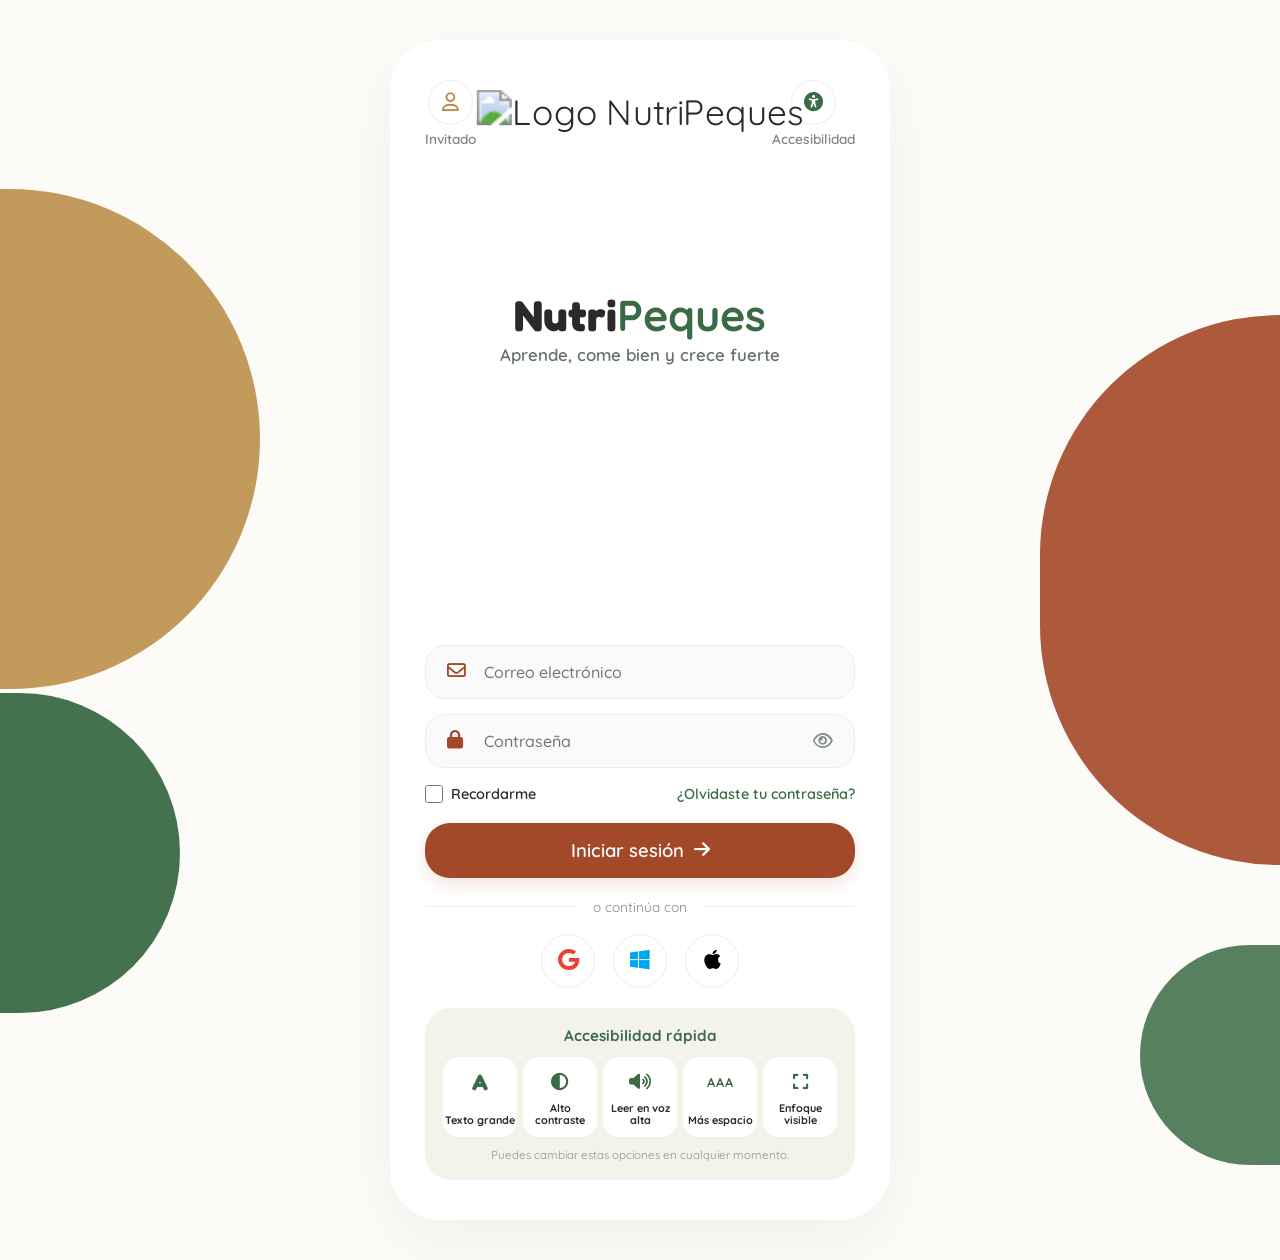
==== index.html @ 605fb855 "Add files via upload Aca estan los archivos de las primeras paginas para los NIÑOS" ====
<!DOCTYPE html>
<html lang="es">
<head>
    <meta charset="UTF-8">
    <meta name="viewport" content="width=device-width, initial-scale=1.0">
    <title>NutriPeques - Iniciar Sesión</title>
    <link rel="stylesheet" href="style.css">
    <link rel="stylesheet" href="https://cdnjs.cloudflare.com/ajax/libs/font-awesome/6.4.0/css/all.min.css">
</head>
<body>

    <div class="bg-decorations-container">
        <div class="decor-shape left-orange-blob"></div>
        <div class="decor-shape left-green-leaves"></div>
        <div class="decor-shape right-brown-blob"></div>
        <div class="decor-shape right-green-leaves"></div>
    </div>

    <div class="app-wrapper">
        <div class="login-container">
            
            <div class="top-bar">
                <div class="top-option">
                    <div class="icon-circle"><i class="fa-regular fa-user"></i></div>
                    <span>Invitado</span>
                </div>
                <div class="top-option">
                    <div class="icon-circle"><i class="fa-solid fa-universal-access"></i></div>
                    <span>Accesibilidad</span>
                </div>
            </div>

            <div class="brand-section">
                <div class="logo-container">
                    <img src="img/logo.png" alt="Logo NutriPeques" class="brand-logo">
                </div>
                <h1 class="brand-title">Nutri<span>Peques</span></h1>
                <p class="brand-tagline">Aprende, come bien y crece fuerte</p>
            </div>

            <div class="illustration-container">
                <img src="img/niños.png" alt="Niños NutriPeques" class="main-illustration">
            </div>

            <form id="loginForm" class="login-form">
                
                <div class="input-group">
                    <i class="fa-regular fa-envelope input-icon"></i>
                    <input type="email" id="email" placeholder="Correo electrónico" required>
                </div>

                <div class="input-group">
                    <i class="fa-solid fa-lock input-icon"></i>
                    <input type="password" id="password" placeholder="Contraseña" required>
                    <i class="fa-regular fa-eye toggle-password" id="togglePassword"></i>
                </div>

                <div class="form-options">
                    <label class="remember-me">
                        <input type="checkbox" id="remember">
                        <span class="checkmark"></span>
                        Recordarme
                    </label>
                    <a href="#" class="forgot-password">¿Olvidaste tu contraseña?</a>
                </div>

                <button type="submit" class="btn-submit">
                    Iniciar sesión <i class="fa-solid fa-arrow-right"></i>
                </button>
            </form>

            <div class="divider">
                <span>o continúa con</span>
            </div>

            <div class="social-login">
                <button type="button" class="social-btn google"><i class="fa-brands fa-google"></i></button>
                <button type="button" class="social-btn microsoft"><i class="fa-brands fa-windows"></i></button>
                <button type="button" class="social-btn apple"><i class="fa-brands fa-apple"></i></button>
            </div>

            <div class="accessibility-panel">
                <h3>Accesibilidad rápida</h3>
                <div class="accessibility-grid">
                    
                    <div class="access-item" id="textAccessItem" onclick="toggleZoomButtons(event)">
                        <div class="access-icon text-icon">A</div>
                        <div class="zoom-buttons" id="zoomContainer">
                            <button type="button" onclick="changeFontSize(1, event)" title="Aumentar letra">+</button>
                            <button type="button" onclick="changeFontSize(-1, event)" title="Disminuir letra">-</button>
                        </div>
                        <span>Texto grande</span>
                    </div>

                    <button type="button" class="access-item" onclick="toggleContrast()">
                        <div class="access-icon"><i class="fa-solid fa-circle-half-stroke"></i></div>
                        <span>Alto contraste</span>
                    </button>

                    <button type="button" class="access-item" onclick="speakText()">
                        <div class="access-icon"><i class="fa-solid fa-volume-high"></i></div>
                        <span>Leer en voz alta</span>
                    </button>

                    <button type="button" class="access-item" onclick="toggleLetterSpacing()">
                        <div class="access-icon letter-space">AAA</div>
                        <span>Más espacio</span>
                    </button>

                    <button type="button" class="access-item" onclick="toggleFocusVisible()">
                        <div class="access-icon"><i class="fa-solid fa-expand"></i></div>
                        <span>Enfoque visible</span>
                    </button>

                </div>
                <p class="panel-footer">Puedes cambiar estas opciones en cualquier momento.</p>
            </div>

        </div>
    </div>

    <script src="script.js"></script>
</body>
</html>
---- style.css ----
/* Importación de fuentes amigables */
@import url('https://fonts.googleapis.com/css2?family=Fredoka:wght@500;600;700&family=Quicksand:wght@500;600;700&display=swap');

:root {
    --bg-main: #fdfbf7;       /* Blanco/Crema exacto del prototipo */
    --text-dark: #2c2a29;     /* Gris muy oscuro/negro de tu paleta */
    --orange-primary: #a34828; /* Marrón/Anaranjado rojizo de los botones */
    --yellow-brand: #b88a41;   /* Ocre/Mostaza de tu paleta */
    --green-brand: #3a6b45;    /* Verde orgánico de las hojas */
    --card-bg: #ffffff;
    --border-color: #ededed;
    --panel-bg: #f4f3ea;
}

* {
    box-sizing: border-box;
    margin: 0;
    padding: 0;
    font-family: 'Quicksand', sans-serif;
}

body {
    background-color: var(--bg-main); 
    min-height: 100vh;
    display: flex;
    justify-content: center;
    align-items: center;
    overflow-x: hidden;
    position: relative;
    color: var(--text-dark);
}

/* ==========================================================================
   DISEÑO DEL ENTORNO DE FONDO (PC) - FORMAS DE TU PALETA
   ========================================================================== */
.bg-decorations-container {
    position: absolute;
    width: 100%;
    height: 100%;
    top: 0;
    left: 0;
    pointer-events: none;
    z-index: 1;
}

.decor-shape.left-orange-blob {
    position: absolute;
    width: 260px;
    height: 500px;
    background-color: var(--yellow-brand);
    border-radius: 0 250px 250px 0;
    left: 0;
    top: 15%;
    opacity: 0.85;
}

.decor-shape.left-green-leaves {
    position: absolute;
    width: 180px;
    height: 320px;
    background-color: var(--green-brand);
    border-radius: 0 160px 160px 0;
    left: 0;
    top: 55%;
    opacity: 0.95;
}

.decor-shape.right-brown-blob {
    position: absolute;
    width: 240px;
    height: 550px;
    background-color: var(--orange-primary);
    border-radius: 270px 0 0 270px;
    right: 0;
    top: 25%;
    opacity: 0.9;
}

.decor-shape.right-green-leaves {
    position: absolute;
    width: 140px;
    height: 220px;
    background-color: var(--green-brand);
    border-radius: 110px 0 0 110px;
    right: 0;
    top: 75%;
    opacity: 0.85;
}

/* ==========================================================================
   ESTRUCTURA DE LA TARJETA CENTRAL
   ========================================================================== */
.app-wrapper {
    width: 100%;
    display: flex;
    justify-content: center;
    align-items: center;
    padding: 40px 20px;
    z-index: 2;
}

.login-container {
    background-color: var(--card-bg);
    width: 100%;
    max-width: 500px;
    border-radius: 50px;
    padding: 40px 35px;
    box-shadow: 0 20px 60px rgba(44, 42, 41, 0.05);
    display: flex;
    flex-direction: column;
}

/* Barra superior */
.top-bar {
    display: flex;
    justify-content: space-between;
    margin-bottom: 15px;
}

.top-option {
    display: flex;
    flex-direction: column;
    align-items: center;
    cursor: pointer;
    color: #8a817c;
    font-size: 0.85rem;
    font-weight: 600;
}

.icon-circle {
    width: 45px;
    height: 45px;
    border: 1.5px solid var(--border-color);
    border-radius: 50%;
    display: flex;
    justify-content: center;
    align-items: center;
    font-size: 1.2rem;
    margin-bottom: 5px;
    color: var(--green-brand);
}

.top-option:first-child .icon-circle {
    color: var(--yellow-brand);
}

/* Sección del Logotipo (CORREGIDO: Sin círculo de fondo y más grande) */
.brand-section {
    text-align: center;
    margin-bottom: 5px;
}

.logo-container {
    display: inline-flex;
    justify-content: center;
    align-items: center;
    width: 100%;          /* Ocupa el ancho completo para centrar al conejito libre */
    height: 120px;         /* Altura adecuada para el logo */
    margin-bottom: 10px;
}

.brand-logo {
    height: 100%;          /* Forzamos a que use el alto máximo del contenedor */
    width: auto;           /* Mantiene la proporción perfecta del conejito */
    object-fit: contain;
    transform: scale(2.2); /* Ampliado estratégicamente para eliminar los márgenes transparentes del archivo */
}

.brand-title {
    font-family: 'Fredoka', sans-serif;
    font-size: 2.7rem;
    color: var(--text-dark);
    font-weight: 700;
    line-height: 1.1;
}

.brand-title span {
    color: var(--green-brand);
}

.brand-tagline {
    color: #617168;
    font-size: 1.05rem;
    font-weight: 600;
    margin-top: 4px;
}

/* ==========================================================================
   ILUSTRACIÓN DE LOS NIÑOS
   ========================================================================== */
.illustration-container {
    width: 100%;
    height: 280px;         
    display: flex;
    justify-content: center;
    align-items: center;
    overflow: hidden;      
    margin: -10px 0 5px 0; 
}

.main-illustration {
    width: 120%;           
    height: 100%;
    object-fit: contain;
    transform: scale(2.4); 
}

/* Campos de entrada del Formulario */
.login-form {
    display: flex;
    flex-direction: column;
    gap: 15px;
}

.input-group {
    position: relative;
    display: flex;
    align-items: center;
}

.input-icon {
    position: absolute;
    left: 22px;
    color: var(--orange-primary);
    font-size: 1.15rem;
}

.input-group input {
    width: 100%;
    padding: 16px 20px 16px 58px;
    border: 1.5px solid var(--border-color);
    border-radius: 20px;
    font-size: 1rem;
    outline: none;
    background-color: #fafafa;
    color: var(--text-dark);
    font-weight: 500;
}

.input-group input:focus {
    border-color: var(--orange-primary);
    background-color: #fff;
}

.toggle-password {
    position: absolute;
    right: 22px;
    cursor: pointer;
    color: #7f8c8d;
    font-size: 1.1rem;
}

/* Formulario opciones */
.form-options {
    display: flex;
    justify-content: space-between;
    align-items: center;
    font-size: 0.9rem;
    font-weight: 600;
    margin-top: 2px;
}

.remember-me {
    display: flex;
    align-items: center;
    cursor: pointer;
}

.remember-me input {
    margin-right: 8px;
    accent-color: var(--green-brand);
    width: 18px;
    height: 18px;
}

.forgot-password {
    color: var(--green-brand);
    text-decoration: none;
}

/* Botón Iniciar Sesión */
.btn-submit {
    background-color: var(--orange-primary);
    color: white;
    border: none;
    padding: 16px;
    border-radius: 25px;
    font-size: 1.15rem;
    font-weight: 600;
    cursor: pointer;
    display: flex;
    justify-content: center;
    align-items: center;
    gap: 10px;
    width: 100%;
    margin-top: 5px;
    box-shadow: 0 6px 15px rgba(163, 72, 40, 0.15);
}

/* Separadores de Redes */
.divider {
    text-align: center;
    margin: 18px 0;
    position: relative;
}

.divider::before {
    content: "";
    position: absolute;
    left: 0;
    top: 50%;
    width: 100%;
    height: 1px;
    background-color: var(--border-color);
}

.divider span {
    background-color: var(--card-bg);
    padding: 0 15px;
    color: #7f8c8d;
    font-size: 0.85rem;
    position: relative;
}

/* Botones de Redes Sociales */
.social-login {
    display: flex;
    justify-content: center;
    gap: 18px;
    margin-bottom: 20px;
}

.social-btn {
    width: 54px;
    height: 54px;
    border-radius: 50%;
    border: 1.5px solid var(--border-color);
    background-color: white;
    display: flex;
    justify-content: center;
    align-items: center;
    font-size: 1.4rem;
    cursor: pointer;
}

.social-btn.google { color: #ea4335; }
.social-btn.microsoft { color: #00a4ef; }
.social-btn.apple { color: #000000; }

/* Panel de Accesibilidad */
.accessibility-panel {
    background-color: var(--panel-bg);
    border-radius: 26px;
    padding: 18px;
    text-align: center;
}

.accessibility-panel h3 {
    font-size: 0.95rem;
    color: var(--green-brand);
    margin-bottom: 12px;
    font-weight: 700;
}

.accessibility-grid {
    display: grid;
    grid-template-columns: repeat(5, 1fr);
    gap: 6px;
    margin-bottom: 10px;
}

.access-item {
    background: white;
    border: none;
    border-radius: 16px;
    padding: 10px 2px;
    display: flex;
    flex-direction: column;
    align-items: center;
    justify-content: space-between;
    cursor: pointer;
    min-height: 80px;
}

.access-icon {
    width: 30px;
    height: 30px;
    display: flex;
    justify-content: center;
    align-items: center;
    color: var(--green-brand);
    font-size: 1.1rem;
    font-weight: 700;
}

.text-icon { font-size: 1.4rem; font-family: 'Fredoka', sans-serif; }
.letter-space { font-size: 0.8rem; letter-spacing: 1px; }

.access-item span {
    font-size: 0.68rem;
    color: var(--text-dark);
    font-weight: 700;
    line-height: 1.1;
}

.zoom-buttons {
    display: none;
    gap: 4px;
}

.zoom-buttons.active {
    display: flex;
}

.zoom-buttons button {
    background-color: var(--green-brand);
    border: none;
    width: 20px;
    height: 20px;
    border-radius: 4px;
    font-size: 0.85rem;
    font-weight: bold;
    color: white;
    cursor: pointer;
}

.panel-footer {
    font-size: 0.72rem;
    color: #8a968a;
    margin-top: 2px;
}

/* ==========================================================================
   📱 ADAPTACIÓN SMARTPHONE (Celular)
   ========================================================================== */
@media (max-width: 520px) {
    .app-wrapper {
        padding: 0;
    }
    .login-container {
        border-radius: 0px;
        min-height: 100vh;
        box-shadow: none;
        padding: 30px 20px;
    }
    .bg-decorations-container {
        display: none;
    }
    .logo-container {
        height: 100px;         /* Proporción reducida para pantallas móviles */
    }
    .brand-logo {
        transform: scale(1.8); /* Ajuste de escala para celular */
    }
    .illustration-container {
        height: 230px;     
    }
    .main-illustration {
        transform: scale(2.1); 
    }
}

/* Modos de Accesibilidad */
.high-contrast-mode { background-color: #000000 !important; }
.high-contrast-mode .bg-decorations-container { display: none; }
.high-contrast-mode .login-container { background-color: #121212 !important; border: 2px solid #ffffff; }
.high-contrast-mode .brand-title, .high-contrast-mode .brand-tagline, .high-contrast-mode .top-option, .high-contrast-mode .form-options, .high-contrast-mode .remember-me, .high-contrast-mode .forgot-password, .high-contrast-mode .divider span, .high-contrast-mode .accessibility-panel h3, .high-contrast-mode .panel-footer, .high-contrast-mode .access-item span { color: #ffffff !important; }
.extra-spacing-mode * { letter-spacing: 2px !important; line-height: 1.7 !important; }
.focus-visible-mode input:focus, .focus-visible-mode button:focus, .focus-visible-mode .access-item:focus { outline: 4px solid var(--yellow-brand) !important; outline-offset: 2px; }
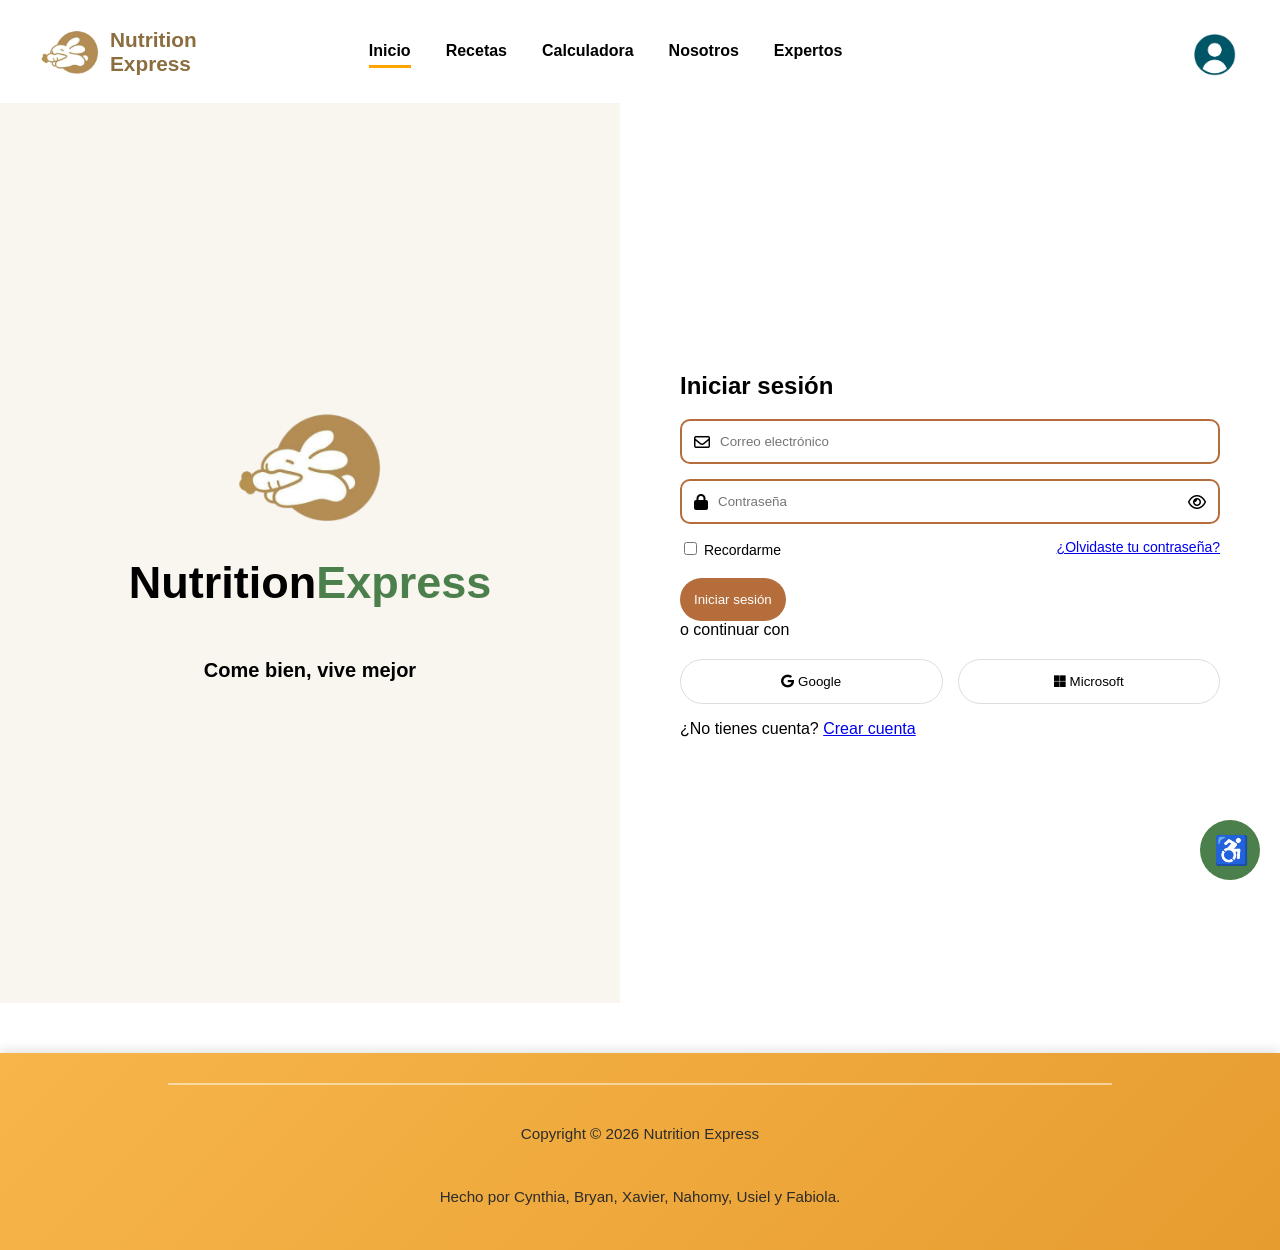
==== commit 46aca3eb: "pagina de inicio" ====
--- a/index.html
+++ b/index.html
@@ -1,124 +1,182 @@
 <!DOCTYPE html>
 <html lang="es">
-<head>
-    <meta charset="UTF-8">
-    <meta name="viewport" content="width=device-width, initial-scale=1.0">
-    <title>NutriPeques - Iniciar Sesión</title>
-    <link rel="stylesheet" href="style.css">
-    <link rel="stylesheet" href="https://cdnjs.cloudflare.com/ajax/libs/font-awesome/6.4.0/css/all.min.css">
+<meta charset="UTF-8">
+<meta name="viewport" content="width=device-width, initial-scale=1.0">
+<title>NutritionExpress</title>
+
+<link rel="stylesheet" href="css/style.css">
+<link rel="stylesheet"
+href="https://cdnjs.cloudflare.com/ajax/libs/font-awesome/6.5.1/css/all.min.css">
+<link href="https://fonts.cdnfonts.com/css/opendyslexic" rel="stylesheet">
 </head>
 <body>
 
-    <div class="bg-decorations-container">
-        <div class="decor-shape left-orange-blob"></div>
-        <div class="decor-shape left-green-leaves"></div>
-        <div class="decor-shape right-brown-blob"></div>
-        <div class="decor-shape right-green-leaves"></div>
+      <header>
+        <div class="logo">
+            <img src="img/logo.png" class="imglogo">
+             <span>Nutrition<br>Express</span>
+        </div>
+
+        <nav>
+            <a href="#" class="active">Inicio</a>
+            <a href="#">Recetas</a>
+            <a href="#">Calculadora</a>
+            <a href="#">Nosotros</a>
+            <a href="#">Expertos</a>
+        </nav>
+
+        <div class="user">
+            
+        </div>
+
+        <div class="user">
+            <img src="img/perfil.png">
+        </div>
+    </header>
+
+<div class="auth-container">
+
+    <div class="auth-left">
+
+        <img src="img/logo.png" class="logo">
+
+        <h1>Nutrition<span>Express</span></h1>
+
+        <p class="decoration">
+          <strong>Come bien, vive mejor</strong>  
+        </p>
+
+
     </div>
 
-    <div class="app-wrapper">
-        <div class="login-container">
-            
-            <div class="top-bar">
-                <div class="top-option">
-                    <div class="icon-circle"><i class="fa-regular fa-user"></i></div>
-                    <span>Invitado</span>
-                </div>
-                <div class="top-option">
-                    <div class="icon-circle"><i class="fa-solid fa-universal-access"></i></div>
-                    <span>Accesibilidad</span>
-                </div>
+    <div class="auth-right">
+
+        <h2>Iniciar sesión</h2>
+
+        <form id="loginForm">
+
+            <div class="input-box">
+                <i class="fa-regular fa-envelope"></i>
+
+                <input
+                type="email"
+                id="email"
+                placeholder="Correo electrónico"
+                required>
             </div>
 
-            <div class="brand-section">
-                <div class="logo-container">
-                    <img src="img/logo.png" alt="Logo NutriPeques" class="brand-logo">
-                </div>
-                <h1 class="brand-title">Nutri<span>Peques</span></h1>
-                <p class="brand-tagline">Aprende, come bien y crece fuerte</p>
+            <div class="input-box">
+
+                <i class="fa-solid fa-lock"></i>
+
+                <input
+                type="password"
+                id="password"
+                placeholder="Contraseña"
+                required>
+
+                <i
+                class="fa-regular fa-eye"
+                id="togglePassword">
+                </i>
+
             </div>
 
-            <div class="illustration-container">
-                <img src="img/niños.png" alt="Niños NutriPeques" class="main-illustration">
+            <div class="options">
+
+                <label>
+                    <input type="checkbox">
+                    Recordarme
+                </label>
+
+                <a href="forgot-password.html">
+                    ¿Olvidaste tu contraseña?
+                </a>
+
             </div>
 
-            <form id="loginForm" class="login-form">
-                
-                <div class="input-group">
-                    <i class="fa-regular fa-envelope input-icon"></i>
-                    <input type="email" id="email" placeholder="Correo electrónico" required>
-                </div>
+            <button type="submit">
+                Iniciar sesión
+            </button>
 
-                <div class="input-group">
-                    <i class="fa-solid fa-lock input-icon"></i>
-                    <input type="password" id="password" placeholder="Contraseña" required>
-                    <i class="fa-regular fa-eye toggle-password" id="togglePassword"></i>
-                </div>
+        </form>
 
-                <div class="form-options">
-                    <label class="remember-me">
-                        <input type="checkbox" id="remember">
-                        <span class="checkmark"></span>
-                        Recordarme
-                    </label>
-                    <a href="#" class="forgot-password">¿Olvidaste tu contraseña?</a>
-                </div>
+        <div class="separator">
+            <span>o continuar con</span>
+        </div>
 
-                <button type="submit" class="btn-submit">
-                    Iniciar sesión <i class="fa-solid fa-arrow-right"></i>
-                </button>
-            </form>
+        <div class="social-buttons">
 
-            <div class="divider">
-                <span>o continúa con</span>
-            </div>
+            <button class="google">
+                <i class="fa-brands fa-google"></i>
+                Google
+            </button>
 
-            <div class="social-login">
-                <button type="button" class="social-btn google"><i class="fa-brands fa-google"></i></button>
-                <button type="button" class="social-btn microsoft"><i class="fa-brands fa-windows"></i></button>
-                <button type="button" class="social-btn apple"><i class="fa-brands fa-apple"></i></button>
-            </div>
-
-            <div class="accessibility-panel">
-                <h3>Accesibilidad rápida</h3>
-                <div class="accessibility-grid">
-                    
-                    <div class="access-item" id="textAccessItem" onclick="toggleZoomButtons(event)">
-                        <div class="access-icon text-icon">A</div>
-                        <div class="zoom-buttons" id="zoomContainer">
-                            <button type="button" onclick="changeFontSize(1, event)" title="Aumentar letra">+</button>
-                            <button type="button" onclick="changeFontSize(-1, event)" title="Disminuir letra">-</button>
-                        </div>
-                        <span>Texto grande</span>
-                    </div>
-
-                    <button type="button" class="access-item" onclick="toggleContrast()">
-                        <div class="access-icon"><i class="fa-solid fa-circle-half-stroke"></i></div>
-                        <span>Alto contraste</span>
-                    </button>
-
-                    <button type="button" class="access-item" onclick="speakText()">
-                        <div class="access-icon"><i class="fa-solid fa-volume-high"></i></div>
-                        <span>Leer en voz alta</span>
-                    </button>
-
-                    <button type="button" class="access-item" onclick="toggleLetterSpacing()">
-                        <div class="access-icon letter-space">AAA</div>
-                        <span>Más espacio</span>
-                    </button>
-
-                    <button type="button" class="access-item" onclick="toggleFocusVisible()">
-                        <div class="access-icon"><i class="fa-solid fa-expand"></i></div>
-                        <span>Enfoque visible</span>
-                    </button>
-
-                </div>
-                <p class="panel-footer">Puedes cambiar estas opciones en cualquier momento.</p>
-            </div>
+            <button class="microsoft">
+                <i class="fa-brands fa-microsoft"></i>
+                Microsoft
+            </button>
 
         </div>
+
+        <p class="register-link">
+
+            ¿No tienes cuenta?
+
+            <a href="register.html">
+                Crear cuenta
+            </a>
+
+        </p>
+
     </div>
 
-    <script src="script.js"></script>
+</div>
+
+<button id="accessibilityBtn" class="access-btn">
+    ♿
+</button>
+
+<div id="accessibilityPanel" class="access-panel">
+
+    <h3>Accesibilidad</h3>
+
+    <button onclick="toggleLargeText()">
+        🔍 Texto Grande
+    </button>
+
+    <button onclick="toggleDarkMode()">
+        🌙 Modo Oscuro
+    </button>
+
+    <button onclick="toggleContrast()">
+        ⚫ Alto Contraste
+    </button>
+
+    <button onclick="toggleDyslexia()">
+        📖 Modo Dislexia
+    </button>
+
+    <button onclick="readPage()">
+        🔊 Leer Página
+    </button>
+
+    <button onclick="toggleSpacing()">
+        ↔ Más Espaciado
+    </button>
+
+    <button onclick="toggleFocus()">
+        🎯 Enfoque Visible
+    </button>
+
+</div>
+
+   <footer>
+        <p>Copyright © 2026 Nutrition Express</p>
+        <p>Hecho por Cynthia, Bryan, Xavier, Nahomy, Usiel y Fabiola.</p>
+    </footer>
+
+<script src="js/inicio.js"></script>
+
 </body>
 </html>
--- a/css/style.css
+++ b/css/style.css
@@ -0,0 +1,310 @@
+body{
+margin:0;
+font-family:Segoe UI,sans-serif;
+background:#fff;
+}
+
+.auth-container{
+display:flex;
+min-height:100vh;
+}
+
+.auth-left{
+flex:1;
+background:#f9f5ef;
+display:flex;
+flex-direction:column;
+justify-content:center;
+align-items:center;
+padding:40px;
+
+}
+
+.auth-right{
+flex:1;
+display:flex;
+flex-direction:column;
+justify-content:center;
+padding:60px;
+}
+
+.logo{
+width:150px;
+}
+
+
+
+h1{
+    font-size: 45px;
+}
+
+.decoration{
+    font-size: 20px;
+    
+}
+
+h1 span{
+color:#4b7f4b;
+
+}
+
+.input-box{
+display:flex;
+align-items:center;
+border:2px solid #b56d3b;
+border-radius:10px;
+padding:12px;
+margin-bottom:15px;
+}
+
+.input-box input{
+border:none;
+outline:none;
+flex:1;
+padding-left:10px;
+}
+
+.options{
+display:flex;
+justify-content:space-between;
+margin-bottom:20px;
+font-size:14px;
+}
+
+button{
+background:#b56d3b;
+color:white;
+border:none;
+padding:14px;
+border-radius:25px;
+cursor:pointer;
+}
+
+.social-buttons{
+display:flex;
+gap:15px;
+margin-top:20px;
+}
+
+.social-buttons button{
+flex:1;
+background:white;
+color:black;
+border:1px solid #ddd;
+}
+
+.access-btn{
+position:fixed;
+right:20px;
+bottom:20px;
+width:60px;
+height:60px;
+border:none;
+border-radius:50%;
+font-size:28px;
+cursor:pointer;
+background:#4b7f4b;
+color:white;
+z-index:1000;
+}
+
+.access-panel{
+position:fixed;
+right:20px;
+bottom:90px;
+width:250px;
+background:white;
+border-radius:15px;
+padding:15px;
+box-shadow:0 0 20px rgba(0,0,0,.2);
+display:none;
+z-index:999;
+}
+
+.access-panel.active{
+display:flex;
+flex-direction:column;
+gap:10px;
+}
+
+.access-panel button{
+background:#f5f5f5;
+color:#333;
+padding:10px;
+border:none;
+border-radius:8px;
+cursor:pointer;
+}
+
+.large-text{
+font-size:1.2em;
+}
+
+.dark-mode{
+background:#1e1e1e;
+color:white;
+}
+
+.dark-mode .auth-left{
+background:#2d2d2d;
+}
+
+.contrast{
+background:black;
+color:yellow;
+}
+
+.contrast input{
+background:black;
+color:yellow;
+border:2px solid yellow;
+}
+
+.dyslexia{
+font-family:'OpenDyslexic',sans-serif;
+}
+
+.spacing{
+letter-spacing:2px;
+line-height:2;
+}
+
+.focus-mode *:focus{
+outline:4px solid orange !important;
+outline-offset:4px;
+}
+
+@media(max-width:768px){
+
+.auth-container{
+flex-direction:column;
+}
+
+.auth-right{
+padding:30px;
+}
+
+}
+
+.imglogo{
+    width: 40%;
+    height: auto;
+}
+header{
+    background:white;
+    display:flex;
+    justify-content:space-between;
+    align-items:center;
+    padding:15px 40px;
+}
+
+.logo{
+    display:flex;
+    align-items:center;
+    gap:10px;
+    font-size:1.3rem;
+    font-weight:bold;
+    color:#8b6d3f;
+}
+
+nav{
+    display:flex;
+    gap:35px;
+    padding: 10px;
+    margin-top: 7px;
+}
+
+nav a{
+    text-decoration:none;
+    color:black;
+    font-weight:600;
+}
+nav a:hover{
+    color: #f7b64a;
+}
+.user img{
+    width: 50px;
+    height: auto;
+    padding-top: 15px;
+}
+
+.active{
+    border-bottom:3px solid orange;
+    padding-bottom:5px;
+}
+
+.user{
+    font-size:2rem;
+}
+
+/*footer*/
+
+footer{
+    background: linear-gradient(135deg, #f7b64a, #e79c2f);
+    color: #2c2c2c;
+    padding: 30px 50px;
+    margin-top: 50px;
+
+    display: flex;
+    flex-direction: column;
+    align-items: center;
+    gap: 15px;
+
+    box-shadow: 0 -4px 10px rgba(0,0,0,.1);
+}
+
+footer .imglogo{
+    width: 90px;
+    height: auto;
+    transition: .3s;
+}
+
+footer .imglogo:hover{
+    transform: scale(1.08);
+}
+
+footer a{
+    color: #5a2d0c;
+    text-decoration: none;
+    font-weight: bold;
+    margin: 0 12px;
+    transition: .3s;
+}
+
+footer a:hover{
+    color: white;
+}
+
+footer p{
+    font-size: .95rem;
+}
+
+.menu-footer{
+    display: flex;
+    gap: 20px;
+    flex-wrap: wrap;
+    justify-content: center;
+    margin: 10px 0;
+}
+
+/* Línea decorativa */
+footer::before{
+    content: "";
+    width: 80%;
+    height: 2px;
+    background: rgba(255,255,255,.5);
+    margin-bottom: 10px;
+}
+
+/* Responsive */
+@media(max-width:768px){
+    footer{
+        text-align: center;
+        padding: 25px;
+    }
+
+    .menu-footer{
+        flex-direction: column;
+        gap: 10px;
+    }
+}
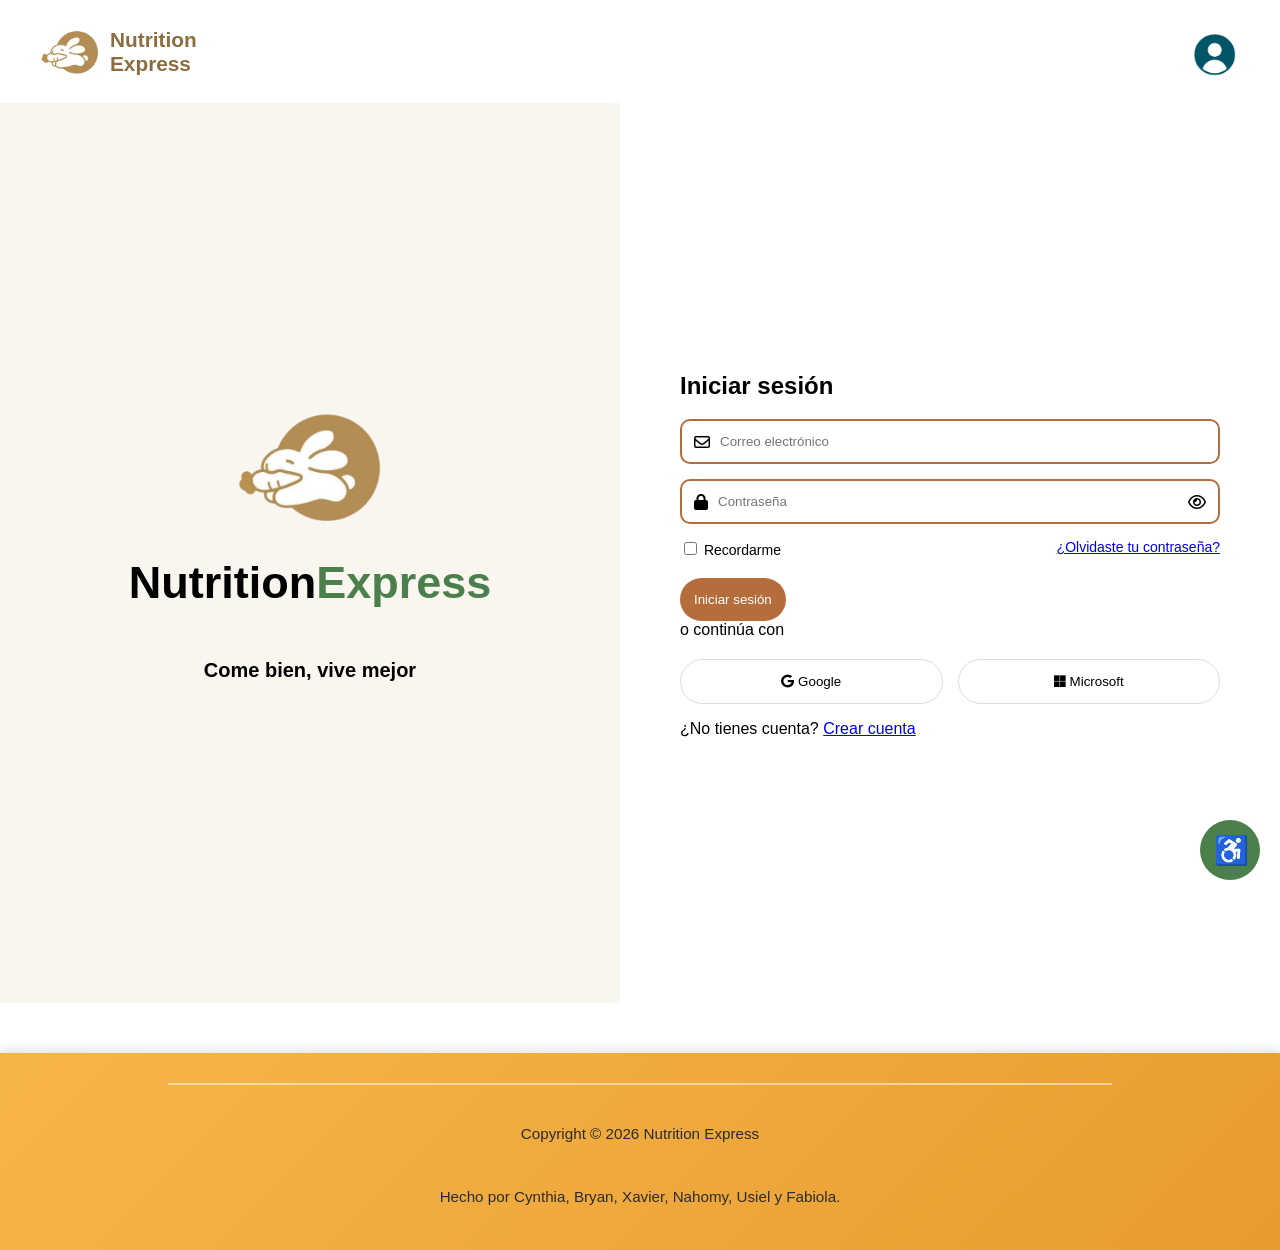
==== commit 262bbb9b: "vfinal Updated accessibility features and improved semantic HTML." ====
--- a/index.html
+++ b/index.html
@@ -1,182 +1,132 @@
 <!DOCTYPE html>
 <html lang="es">
-<meta charset="UTF-8">
-<meta name="viewport" content="width=device-width, initial-scale=1.0">
-<title>NutritionExpress</title>
+<head>
+    <meta charset="UTF-8">
+    <meta name="viewport" content="width=device-width, initial-scale=1.0">
+    <title>NutritionExpress</title>
 
-<link rel="stylesheet" href="css/style.css">
-<link rel="stylesheet"
-href="https://cdnjs.cloudflare.com/ajax/libs/font-awesome/6.5.1/css/all.min.css">
-<link href="https://fonts.cdnfonts.com/css/opendyslexic" rel="stylesheet">
+    <link rel="stylesheet" href="css/style.css">
+    <link rel="stylesheet" href="https://cdnjs.cloudflare.com/ajax/libs/font-awesome/6.5.1/css/all.min.css">
+    <link href="https://fonts.cdnfonts.com/css/opendyslexic" rel="stylesheet">
 </head>
 <body>
 
-      <header>
+    <header>
         <div class="logo">
-            <img src="img/logo.png" class="imglogo">
-             <span>Nutrition<br>Express</span>
+            <img src="img/logo.png" class="imglogo" alt="Logo Nutrition Express">
+            <span>Nutrition<br>Express</span>
         </div>
 
-        <nav>
-            <a href="#" class="active">Inicio</a>
-            <a href="#">Recetas</a>
-            <a href="#">Calculadora</a>
-            <a href="#">Nosotros</a>
-            <a href="#">Expertos</a>
-        </nav>
+   
 
         <div class="user">
-            
-        </div>
-
-        <div class="user">
-            <img src="img/perfil.png">
+            <img src="img/perfil.png" alt="Perfil de usuario">
         </div>
     </header>
 
-<div class="auth-container">
+    <div class="auth-container">
+        <div class="auth-left">
+            <img src="img/logo.png" class="logo" alt="Logotipo grande">
+            <h1>Nutrition<span>Express</span></h1>
+            <p class="decoration">
+                <strong>Come bien, vive mejor</strong>  
+            </p>
+        </div>
 
-    <div class="auth-left">
+        <div class="auth-right">
+            <h2>Iniciar sesión</h2>
 
-        <img src="img/logo.png" class="logo">
+            <form id="loginForm">
+                <div class="input-box">
+                    <i class="fa-regular fa-envelope"></i>
+                    <input type="email" id="email" placeholder="Correo electrónico" required>
+                </div>
 
-        <h1>Nutrition<span>Express</span></h1>
+                <div class="input-box">
+                    <i class="fa-solid fa-lock"></i>
+                    <input type="password" id="password" placeholder="Contraseña" required>
+                    <i class="fa-regular fa-eye" id="togglePassword"></i>
+                </div>
 
-        <p class="decoration">
-          <strong>Come bien, vive mejor</strong>  
-        </p>
+                <div class="options">
+                    <label>
+                        <input type="checkbox"> Recordarme
+                    </label>
+                    <a href="forgot-password.html">¿Olvidaste tu contraseña?</a>
+                </div>
 
+                <button type="submit">Iniciar sesión</button>
+            </form>
 
+            <div class="separator">
+                <span>o continúa con</span>
+            </div>
+
+            <div class="social-buttons">
+                <button class="google" type="button">
+                    <i class="fa-brands fa-google"></i> Google
+                </button>
+                <button class="microsoft" type="button">
+                    <i class="fa-brands fa-microsoft"></i> Microsoft
+                </button>
+            </div>
+
+            <p class="register-link">
+                ¿No tienes cuenta? <a href="register.html">Crear cuenta</a>
+            </p>
+        </div>
     </div>
 
-    <div class="auth-right">
+    <button id="accessibilityBtn" class="access-btn" title="Opciones de Accesibilidad" onclick="toggleAccessPanel()">
+        ♿
+    </button>
 
-        <h2>Iniciar sesión</h2>
-
-        <form id="loginForm">
-
-            <div class="input-box">
-                <i class="fa-regular fa-envelope"></i>
-
-                <input
-                type="email"
-                id="email"
-                placeholder="Correo electrónico"
-                required>
+    <div id="accessibilityPanel" class="access-panel">
+        <h3>Accesibilidad rápida</h3>
+        
+        <div class="accessibility-grid">
+            <div class="access-item" id="textAccessItem" onclick="toggleZoomButtons(event)">
+                <div class="access-icon text-icon">A</div>
+                <div class="zoom-buttons" id="zoomContainer">
+                    <button type="button" onclick="changeFontSize(1, event)" title="Aumentar letra">+</button>
+                    <button type="button" onclick="changeFontSize(-1, event)" title="Disminuir letra">-</button>
+                </div>
+                <span>Texto grande</span>
             </div>
 
-            <div class="input-box">
-
-                <i class="fa-solid fa-lock"></i>
-
-                <input
-                type="password"
-                id="password"
-                placeholder="Contraseña"
-                required>
-
-                <i
-                class="fa-regular fa-eye"
-                id="togglePassword">
-                </i>
-
-            </div>
-
-            <div class="options">
-
-                <label>
-                    <input type="checkbox">
-                    Recordarme
-                </label>
-
-                <a href="forgot-password.html">
-                    ¿Olvidaste tu contraseña?
-                </a>
-
-            </div>
-
-            <button type="submit">
-                Iniciar sesión
+            <button type="button" class="access-item" onclick="toggleContrast()">
+                <div class="access-icon"><i class="fa-solid fa-circle-half-stroke"></i></div>
+                <span>Alto contraste</span>
             </button>
 
-        </form>
-
-        <div class="separator">
-            <span>o continuar con</span>
-        </div>
-
-        <div class="social-buttons">
-
-            <button class="google">
-                <i class="fa-brands fa-google"></i>
-                Google
+            <button type="button" class="access-item" onclick="speakText()">
+                <div class="access-icon"><i class="fa-solid fa-volume-high"></i></div>
+                <span>Leer en voz alta</span>
             </button>
 
-            <button class="microsoft">
-                <i class="fa-brands fa-microsoft"></i>
-                Microsoft
+            <button type="button" class="access-item" onclick="toggleDyslexia()">
+                <div class="access-icon"><i class="fa-solid fa-book-open"></i></div>
+                <span>Modo Dislexia</span>
             </button>
 
+            <button type="button" class="access-item" onclick="toggleLetterSpacing()">
+                <div class="access-icon letter-space">AAA</div>
+                <span>Más espacio</span>
+            </button>
+
+            <button type="button" class="access-item" onclick="toggleFocusVisible()">
+                <div class="access-icon"><i class="fa-solid fa-expand"></i></div>
+                <span>Enfoque visible</span>
+            </button>
         </div>
-
-        <p class="register-link">
-
-            ¿No tienes cuenta?
-
-            <a href="register.html">
-                Crear cuenta
-            </a>
-
-        </p>
-
+        <p class="panel-footer">Puedes cambiar estas opciones en cualquier momento.</p>
     </div>
 
-</div>
-
-<button id="accessibilityBtn" class="access-btn">
-    ♿
-</button>
-
-<div id="accessibilityPanel" class="access-panel">
-
-    <h3>Accesibilidad</h3>
-
-    <button onclick="toggleLargeText()">
-        🔍 Texto Grande
-    </button>
-
-    <button onclick="toggleDarkMode()">
-        🌙 Modo Oscuro
-    </button>
-
-    <button onclick="toggleContrast()">
-        ⚫ Alto Contraste
-    </button>
-
-    <button onclick="toggleDyslexia()">
-        📖 Modo Dislexia
-    </button>
-
-    <button onclick="readPage()">
-        🔊 Leer Página
-    </button>
-
-    <button onclick="toggleSpacing()">
-        ↔ Más Espaciado
-    </button>
-
-    <button onclick="toggleFocus()">
-        🎯 Enfoque Visible
-    </button>
-
-</div>
-
-   <footer>
+    <footer>
         <p>Copyright © 2026 Nutrition Express</p>
         <p>Hecho por Cynthia, Bryan, Xavier, Nahomy, Usiel y Fabiola.</p>
     </footer>
 
-<script src="js/inicio.js"></script>
-
+    <script src="js/inicio.js"></script>
 </body>
-</html>+</html>
